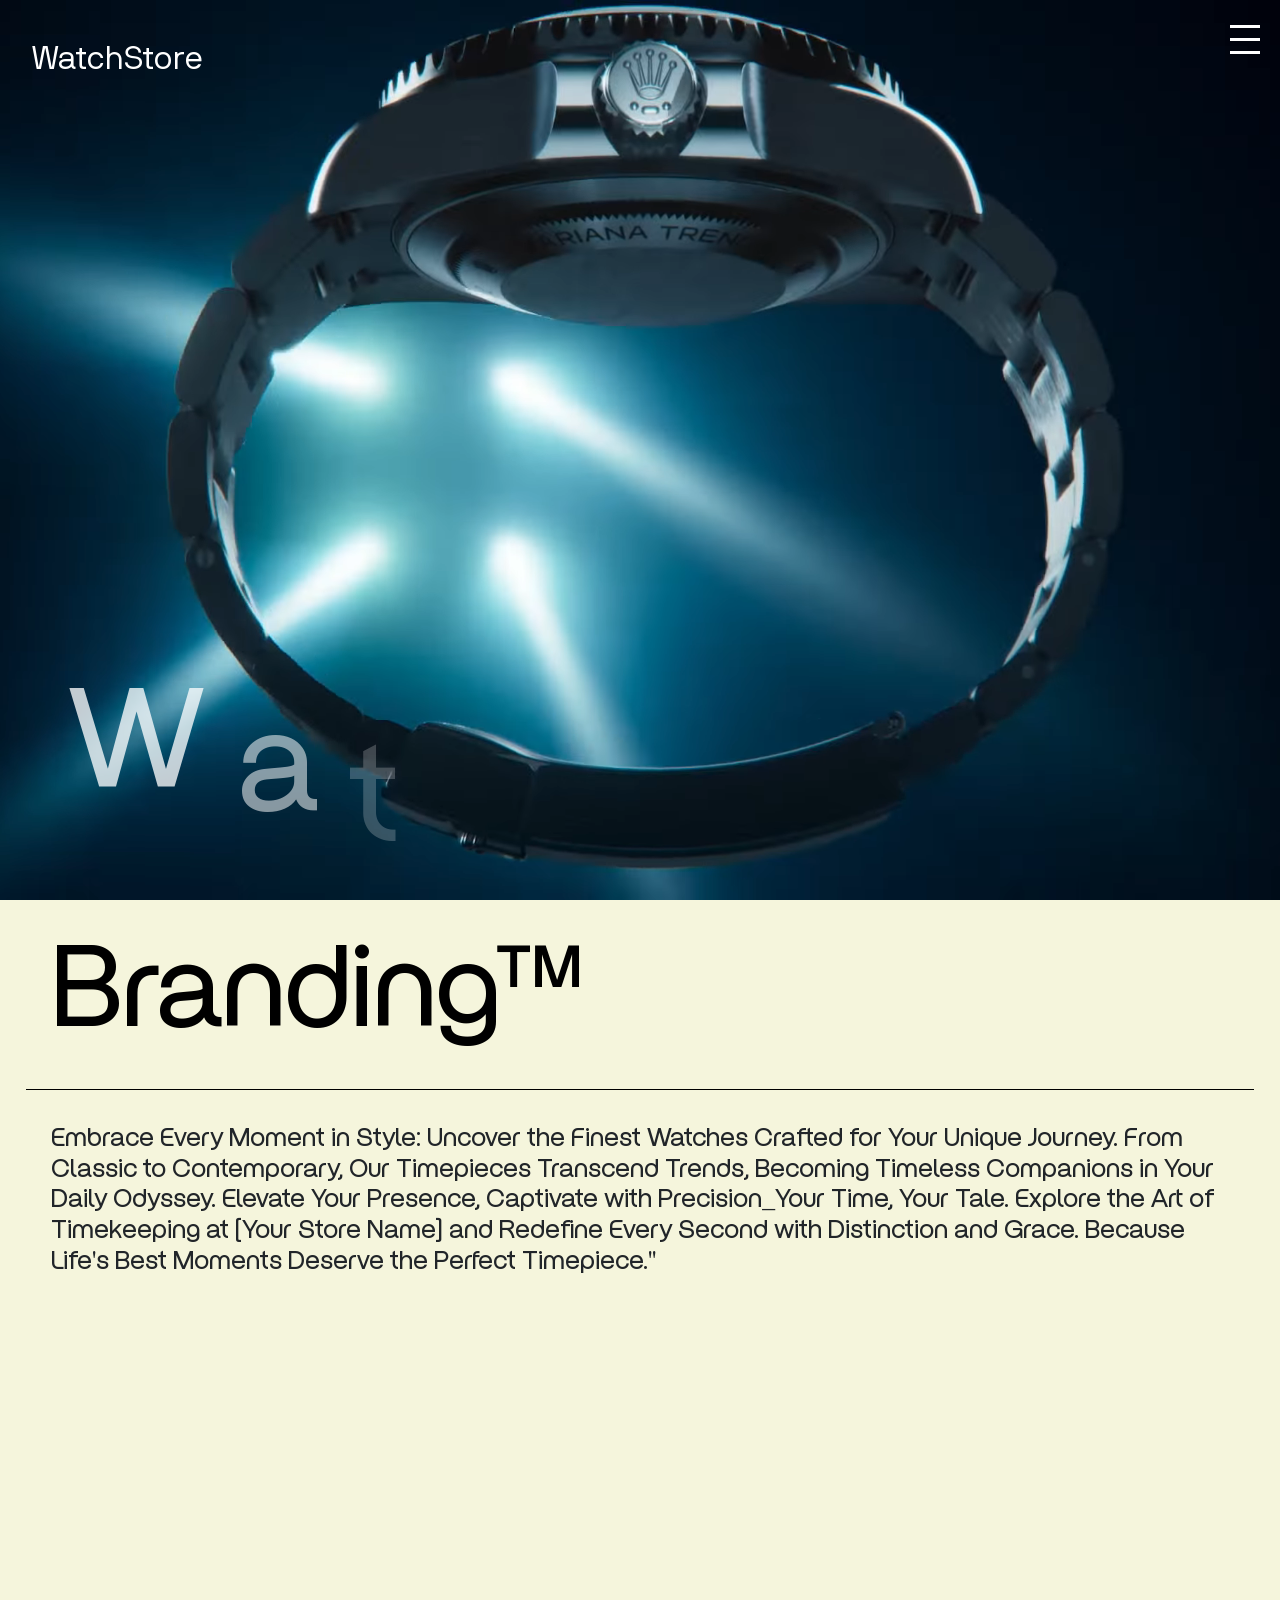
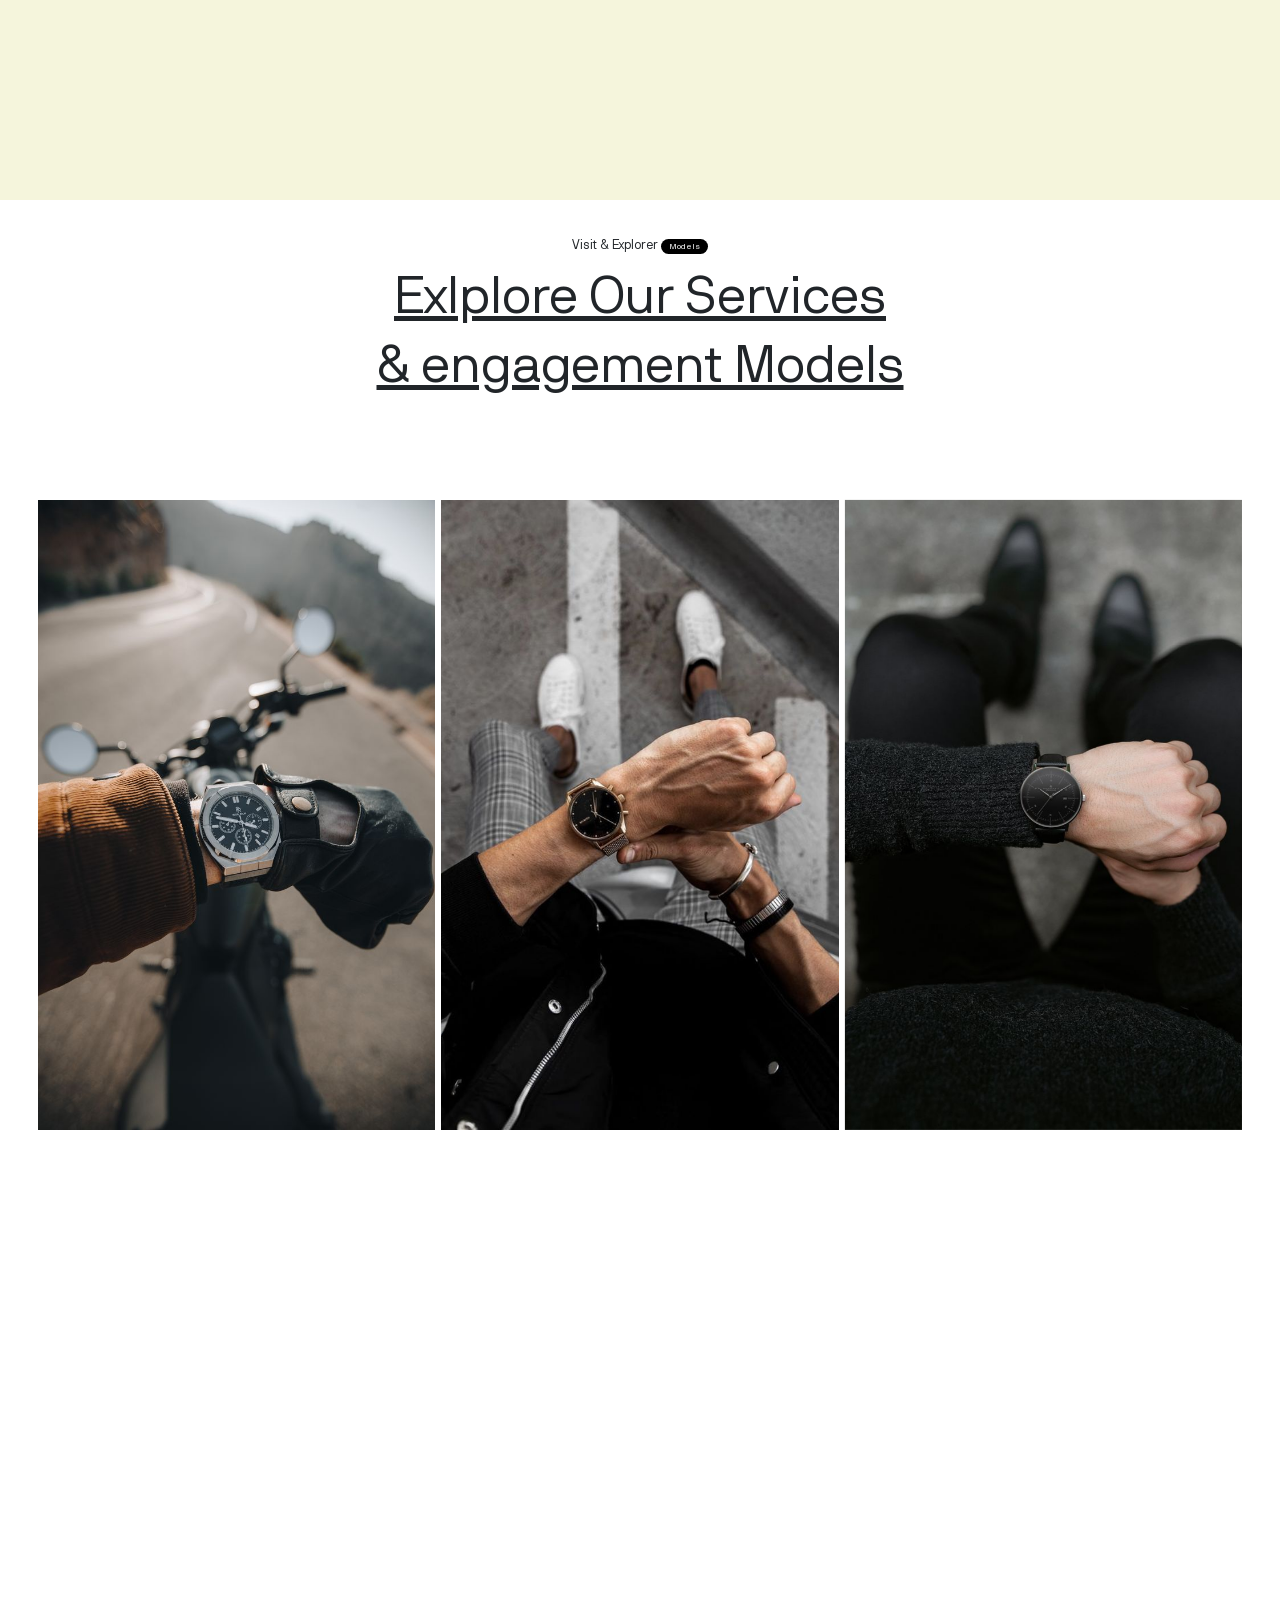
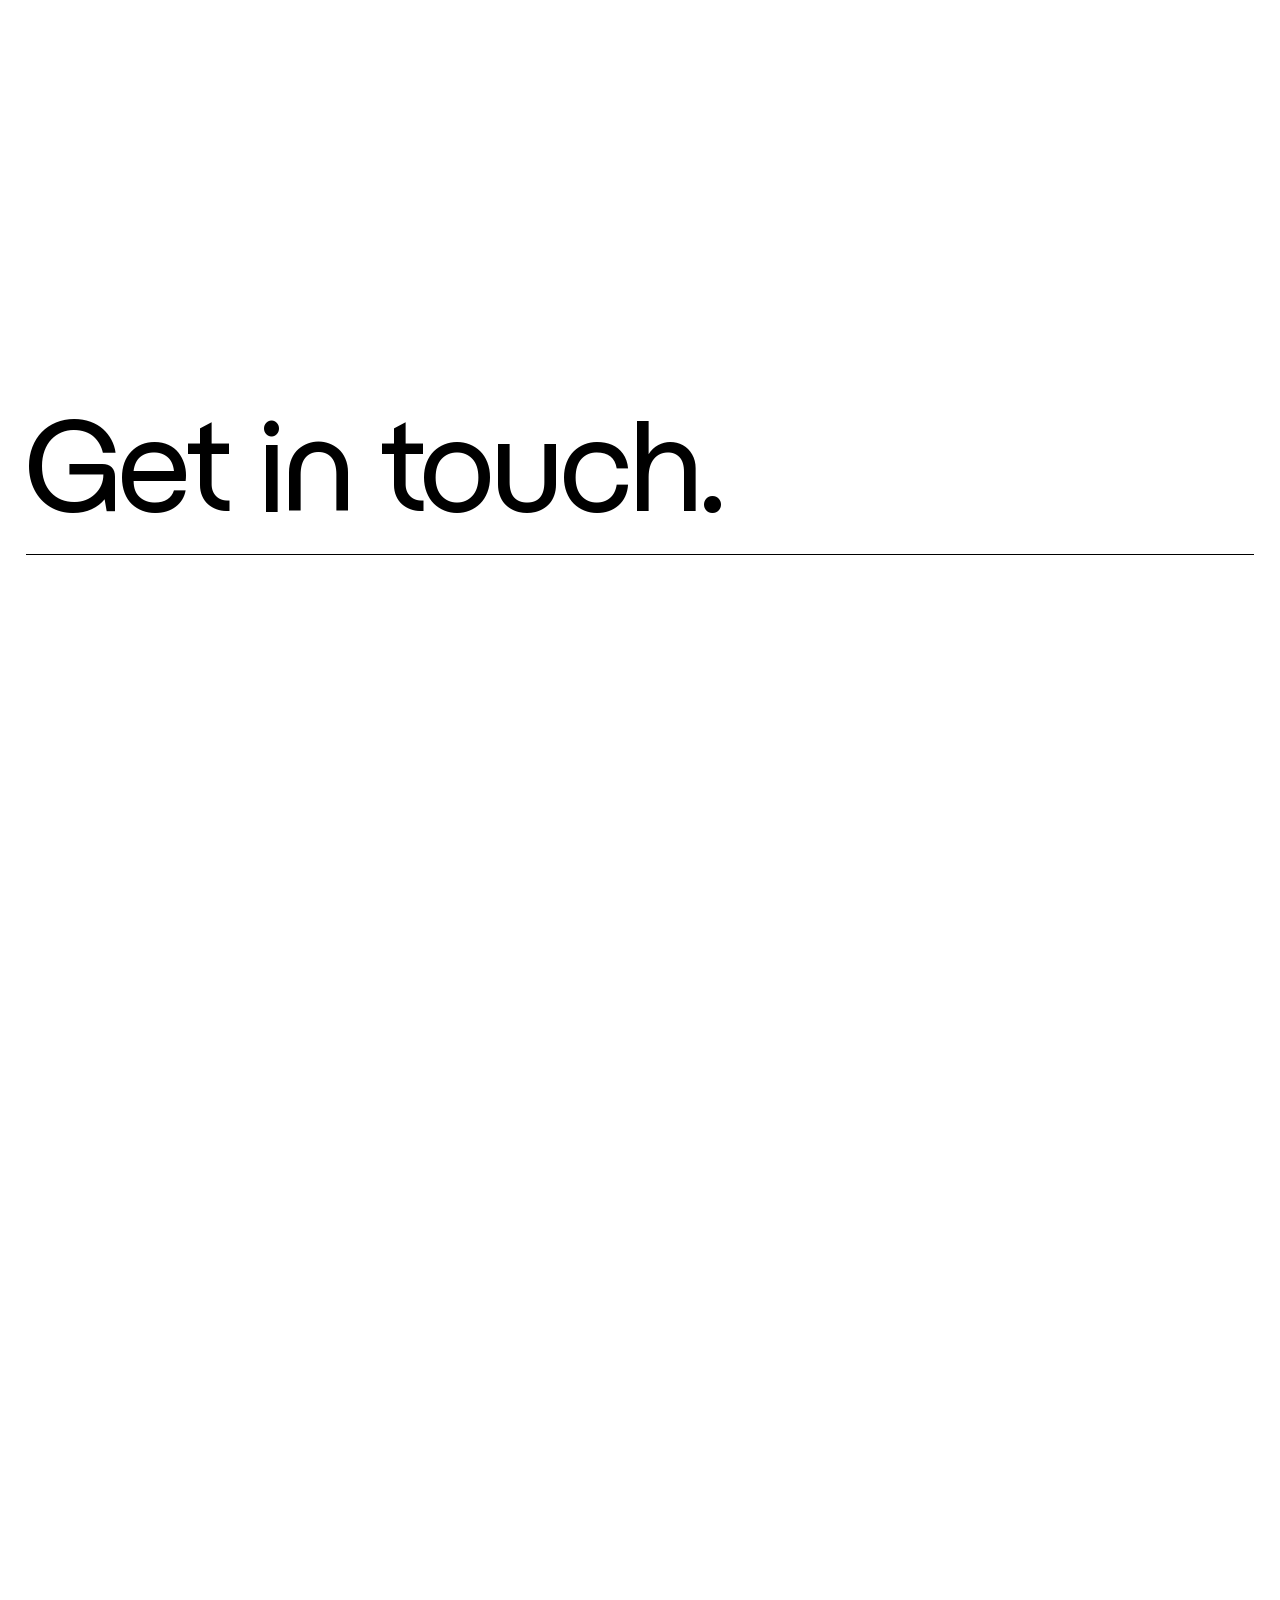
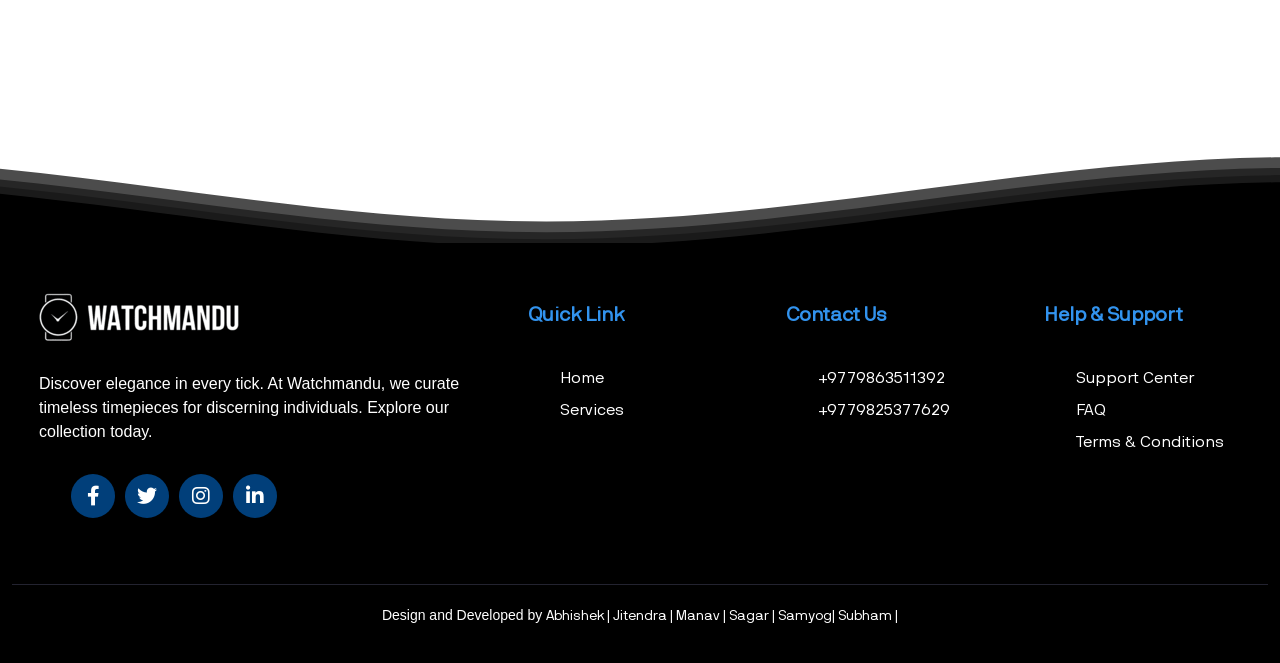
==== src/public/Frontend/index2.html @ a8112449 "first commit" ====
<!DOCTYPE html>
<html lang="en">
<head>
    <meta charset="UTF-8">
    <meta name="viewport" content="width=device-width, initial-scale=1.0">
    <title>Home | Watch_Store™</title>
    <link rel="shortcut icon" href="favicon_io/favicon-32x32.png" type="image/x-icon">
    <link rel="stylesheet" href="https://cdn.jsdelivr.net/npm/locomotive-scroll@3.5.4/dist/locomotive-scroll.css">
    <link rel="stylesheet" href="https://cdn.jsdelivr.net/npm/swiper@11/swiper-bundle.min.css">
    <link href="https://cdn.jsdelivr.net/npm/bootstrap@5.3.3/dist/css/bootstrap.min.css" rel="stylesheet" integrity="sha384-QWTKZyjpPEjISv5WaRU9OFeRpok6YctnYmDr5pNlyT2bRjXh0JMhjY6hW+ALEwIH" crossorigin="anonymous">
    <link
      rel="stylesheet"
      href="https://cdnjs.cloudflare.com/ajax/libs/font-awesome/6.0.0-beta3/css/all.min.css"
      integrity="sha512-Fo3rlrZj/k7ujTnHg4CGR2D7kSs0v4LLanw2qksYuRlEzO+tcaEPQogQ0KaoGN26/zrn20ImR1DfuLWnOo7aBA=="
      crossorigin="anonymous"
      referrerpolicy="no-referrer"
    />
    <link rel="stylesheet" href="style.css">
</head>
<body>
   
    
<div id="main">
    <div id="page1">
            
        <video autoplay loop muted src="./Video/new-rolex-deepsea-homepage-cover.webm">   
        </video>
        <div id="page1-content">
            <header>
                <h2 class="Logo">WatchStore</h2>
                <div class="menu-toggle">
                    <div class="hamburger"></div>
                    <div class="hamburger"></div>
                    <div class="hamburger"></div>
                </div>
                <nav class="menu-links">
                    <a href="index2.html">Home</a>
                    <a href="./Product/product.html">Products</a>
                    <a href="#">Contact us</a>
                     </nav>
                
            </header>                
          <h1>
            <span>W</span> <span>a</span> <span>t</span> <span>c</span> <span>h</span> <span>m</span> <span>a</span> <span>n</span> <span>d</span> <span>u</span>
          </h1>
        </div>        
    </div>
    <div id="page2">
        <div id="page-top">
            <h1>Branding™</h1>
            <h2>Embrace Every Moment in Style:
                 Uncover the Finest Watches Crafted for Your Unique Journey.
                From Classic to Contemporary, Our Timepieces Transcend Trends,
                Becoming Timeless Companions in Your Daily Odyssey.
                Elevate Your Presence, Captivate with Precision_Your Time, Your Tale. Explore the Art of Timekeeping at [Your Store Name] and Redefine Every Second with Distinction and Grace. Because Life's Best Moments Deserve the Perfect Timepiece."</h2>
        </div>        
    </div>
    <div id="page3">
        <div id="page3-top">
           <h4>Visit & Explorer <span>Models</span></h4>
            <u><h2>Exlplore Our Services</h2></u>
            <u><h2>& engagement Models</h2></u> 
        </div>
        <div id="page3-elements">
            <div class="box">
                <img src="./Img/Box IMG/Explore the unknown.jpg" alt="">                
                <video autoplay loop muted src="./Video/Stock Footage/OROLOGIO UOMO MASERATI TRAGUARDO R8873612006.mp4"></video>
            </div>            
            <div class="box">
                <img src="./Img/Box IMG/download.jpg" alt="">                
                <video autoplay loop muted src="./Video/Stock Footage/yt1s.com - FRANKLORD F104 RBG_1080pFHR.mp4"></video>
            </div>
            <div class="box">
                <img src="./Img/Box IMG/TAPFERKEIT Löwenherz Black with Black Strap Combination.jpg" alt="">
                <video autoplay loop muted src="./Video/new-sky-dweller-cover.webm"></video>
            </div>
        </div>
        <div id="page4">            
        </div>
    </div>
    <div id="page4">
    </div>
    <div id="page5">
        <div id="page-top">
            <h1>Get in touch.</h1>
            <div id="swiperdiv">
                <div class="swiper mySwiper">
                    <div class="swiper-wrapper">
                     <div class="swiper-slide">
                      <img src="https://i.pinimg.com/564x/b2/9d/48/b29d48aa4e443acf1c44c641df2aec73.jpg" alt="">
                      <img src="https://i.pinimg.com/564x/dc/ab/ba/dcabba2cd9533a283fdbfb5b45d98ce9.jpg" alt="">
                      <img src="https://i.pinimg.com/736x/28/60/2a/28602ad5d54e05cd3cc6f1aaf3ea6f2f.jpg" alt="">
                      <img src="https://i.pinimg.com/564x/23/f5/f3/23f5f30fece93a69876fe62f351d0fb6.jpg" alt="">
                      <img src="https://i.pinimg.com/564x/39/57/68/395768f442cf1336e7947094fc26445e.jpg" alt="">                      
                     </div>
                      <div class="swiper-slide">
                        <img src="https://i.pinimg.com/736x/51/1e/f4/511ef4541e10e2a3efe6ec9213ec61b7.jpg" alt="">
                        <img src="https://i.pinimg.com/564x/a7/cd/33/a7cd33a7109f5f080a1abc0878de5016.jpg" alt="">
                        <img src="https://i.pinimg.com/564x/2c/cc/e9/2ccce99f5970dfee02457ed4286022be.jpg" alt="">
                        <img src="https://i.pinimg.com/564x/43/51/d9/4351d90c7f77fe1e07fece0c2a1285e7.jpg" alt="">
                        <img src="https://i.pinimg.com/564x/42/c3/12/42c312a1933ee101a308e32bdf69b5cd.jpg" alt="">                        
                      </div>                      
                    </div>
                  </div>
            </div>
        </div>
    </div>

    <div id="page6">
        <div class="header1">
            <div class="inner-header flex">
             

                
            </div>
    
            <svg class="waves" xmlns="http://www.w3.org/2000/svg" xmlns:xlink="http://www.w3.org/1999/xlink" viewBox="0 24 150 28" preserveAspectRatio="none" shape-rendering="auto">
                <defs><path id="gentle-wave" d="M-160 44c30 0 58-18 88-18s 58 18 88 18 58-18 88-18 58 18 88 18 v44h-352z" /></defs>
                <g class="parallax">
                    <use xlink:href="#gentle-wave" x="48" y="0" fill="rgba(0.1,0.1,0.1,0.7" />
                    <use xlink:href="#gentle-wave" x="48" y="3" fill="rgba(0.2,0.2,0.2,0.5)" />
                    <use xlink:href="#gentle-wave" x="48" y="5" fill="rgba(0.3,0.3,0.3,0.3)" />
                    <use xlink:href="#gentle-wave" x="48" y="7" fill="#000" />
                </g>
            </svg>
        </div>
    
        <footer>
            <div class="container">
              <div class="wrapper">
                <div class="footer-widget">
                  <a href="http://localhost:3000/index2.html">
                    <img src="./Img/Footer logo/Screenshot__22_-removebg-preview (2).png" class="logo" />
                  </a>
                  <p class="desc">
                    Discover elegance in every tick. At Watchmandu, we curate timeless timepieces for discerning individuals. Explore our collection today.
                  </p>
                  <ul class="socials">
                    <li>
                      <a href="#">
                        <i class="fab fa-facebook-f"></i>
                      </a>
                    </li>
                    <li>
                      <a href="#">
                        <i class="fab fa-twitter"></i>
                      </a>
                    </li>
                    <li>
                      <a href="#">
                        <i class="fab fa-instagram"></i>
                      </a>
                    </li>
                    <li>
                      <a href="#">
                        <i class="fab fa-linkedin-in"></i>
                      </a>
                    </li>
                  </ul>
                </div>
                <div class="footer-widget">
                  <h6>Quick Link</h6>
                  <ul class="links">
                    <li><a href="#">home</a></li>
                    <li><a href="#">Services</a></li>         
                    
                  </ul>
                </div>
                <div class="footer-widget">
                  <h6>Contact Us</h6>
                  <ul class="links">
                    <li><a href="#">+9779863511392</a></li>
                    <li><a href="#">+9779825377629</a></li>
                    <li><a href="#"></a></li>                
                  </ul>
                </div>
                <div class="footer-widget">
                  <h6>Help &amp; Support</h6>
                  <ul class="links">
                    <li><a href="#">support center</a></li>                
                    <li><a href="#">FAQ</a></li>
                    <li><a href="#">terms &amp; conditions</a></li>
                  </ul>
                </div>
              </div>
              <div class="copyright-wrapper">
                <p>
                  Design and Developed by
                  <a href="#" target="blank">Abhishek | Jitendra | Manav | Sagar | Samyog| Subham |</a>
                </p>
              </div>
            </div>
          </footer>
    
        </div>
            
        </div>
    
    </div>
    
        <script src="https://cdn.jsdelivr.net/npm/locomotive-scroll@3.5.4/dist/locomotive-scroll.js"></script>
        <script src="https://cdnjs.cloudflare.com/ajax/libs/gsap/3.12.5/gsap.min.js" integrity="sha512-7eHRwcbYkK4d9g/6tD/mhkf++eoTHwpNM9woBxtPUBWm67zeAfFC+HrdoE2GanKeocly/VxeLvIqwvCdk7qScg==" crossorigin="anonymous" referrerpolicy="no-referrer"></script>
        <script src="https://cdnjs.cloudflare.com/ajax/libs/gsap/3.12.5/ScrollTrigger.min.js" integrity="sha512-onMTRKJBKz8M1TnqqDuGBlowlH0ohFzMXYRNebz+yOcc5TQr/zAKsthzhuv0hiyUKEiQEQXEynnXCvNTOk50dg==" crossorigin="anonymous" referrerpolicy="no-referrer"></script>
        <script src="https://cdn.jsdelivr.net/npm/swiper@11/swiper-bundle.min.js"></script>
        <script src="https://cdn.jsdelivr.net/npm/bootstrap@5.3.3/dist/js/bootstrap.bundle.min.js" integrity="sha384-YvpcrYf0tY3lHB60NNkmXc5s9fDVZLESaAA55NDzOxhy9GkcIdslK1eN7N6jIeHz" crossorigin="anonymous"></script>
    
    
    
        <script src="script.js"></script>
        
        
    </body>
    </html>
---- src/public/Frontend/style.css ----
@font-face {
    font-family: Nebo;
    src: url(./Fonts/NBInternationalProBoo.ttf);
}
@font-face {
    font-family: watchmandu;
    src: url(./Fonts/Watchmandu.ttf);
}

* {
    margin: 0;
    padding: 0;
    box-sizing: border-box;
    font-family: Nebo;
}

html, body{
    height: 100%;
    width: 100%;
}



/* Ensure the menu-toggle and menu-links are always visible */
.menu-toggle {
    cursor: pointer;
    display: flex;
    flex-direction: column;
    justify-content: center;
    align-items: center;
    position: fixed; /* Fix the position */
    top: 20px; /* Adjust the top position as needed */
    right: 20px; /* Adjust the right position to move it to the right side */
    z-index: 1000; /* Ensure it's above other elements */
}

.menu-links {
    display: none; /* Initially hide the menu links */
    position: fixed; /* Fix the position */
    top: 0px; /* Adjust the top position as needed */
    right: 0px;
    bottom: 83.3%;
    left: 0;
    background-color: #000000cf;
    z-index: 999;
   /* display:flex;
    flex-direction: column;
    justify-content: center;
    align-items: center; */
    width: 100%;
    padding: 20px;
    animation: cover 5s ease infinite;
}

.menu-links a {
    margin-bottom: 40px; /* Add margin-bottom to create space between menu items */
    text-decoration: none;
    color: #fff;
    font-size: 1.2em;
}

.menu-links a:last-child {
    margin-bottom: 0; /* Remove margin-bottom from the last menu item to avoid extra space */
}

.menu-links.active {
    display: flex; /* Show the menu links when active */
    flex-direction: column;
    justify-content: center;
    align-items: center;
}

.hamburger {
    width: 30px;
    height: 3px;
    background-color: #fff; /* Example color */
    margin: 5px 0;
}
.menu-background {
    position: fixed;
    top: 0;
    left: 0;
    width: 0;
    height: 100%;
    background-color: rgba(0, 0, 0, 0.993); /* Semi-transparent black background */
    z-index: 999; /* Ensure it's above other content but below the menu toggle */
    opacity: 0;
    transition: width 0.3s ease; /* Add transition for smooth animation */
    pointer-events: none; /* Make the background element not clickable */
}

.menu-links.active + .menu-background {
    opacity: 0.7; /* Show the background with some opacity when the menu is active */
    pointer-events: auto; /* Make the background element clickable when active */
}


header{
    position: relative;    
    top: 0;
    left: 0;
    width: 95%;
    padding: 40px 0px;
    display: flex;
    justify-content: space-between;
    align-items: center;
    z-index: 99;            
}
.Logo{
    font-size: 2em;
    user-select: none;
}
.navbar a{
    position: relative;
    margin: 0.6em;    
    font-size: 1.2em;
    color: #fff;    
    text-decoration: none;
    justify-content: space-between;   
    
}
.navbar .btlogin {
    width: 110px;
    height: 40px;    
    background-image: linear-gradient(90deg, #A100FFFF 0%, #71C4FFFF 100%);
    border: 0px solid #fff;
    outline: none;
    border-radius: 50px;
    font-size: 1em;
    cursor: pointer;
    font-weight: 500;
    
}

#page1{
    height: 100vh;
    width: 100%;
    background-color: #dadada;
    position: relative; 
    
}
#cursor{
    height: 4vw;
    width: 4vw;
    background-color: #ffffff;
    border-radius: 45%;
    position: fixed;
    z-index: 9;
    display: flex;
    align-items: center;
    justify-content: center;
    transform: translate(-50%,-50%);
}
#cursor h5{    
    font-size: 1vw;
    font-weight: 100;
}

#page1 video{
    height: 100%;
    width: 100%;
    object-fit: cover;
    position: absolute;    
}
#page1-content{
    height: 100%;
    width: 100%;    
    position: relative;
    z-index: 10;
    color: #fff;
    display: flex;
    align-items: center;
    flex-direction: column;
    justify-content: space-between;
    
}
#page1-content h1{
    font-family: watchmandu;
    font-size: 11vw;    
    line-height: 26vw;                
}
#page1-content h1 span{
    color: #fff;
    display: inline-block;
    font-family: watchmandu;
    
}

#page2{
    height: 100vh;
    width: 100%; 
    padding: 4vw, 0;
    position: relative;
    background-color: beige;

}
#page2-top{
    font-size: 10vw;    
    font-weight: 100;
    border-bottom: 1px solid #000;
    width: 96%;
    margin-left: 2%;
}
#page2 h1{
    font-size: 9vw;
    font-family: watchmandu;
    font-weight: 100;
    padding: 2vw;
    border-bottom: 1px solid #000000;
    width: 96%;
    margin-left: 2%;
}
#page2 h2{
    font-size: 2vw;
    font-family: watchmandu;
    padding: 2vw;
    font-weight: 100;    
    width: 96%;
    margin-left: 2%;
}  
.elem{
    overflow: hidden;
}
.elem h1{
    font-size: 4.2vw;
    font-weight: 500;
}
#page3{
    height: 100vh;
    width: 100%;
    position: relative;
    padding: 3vw;

}
#page3-top{
    background-color: rgb(255, 255, 255);
    text-align: center;
}
#page3-top h4{
    margin-bottom: 1vw;
    font-size: 1vw;
    font-weight: 500;
}
#page3-top h4 span{
    font-size: 0.65vw;
    background-color: #000;
    color: #fff;
    padding: 3px 8px;
    border-radius: 10px;
}
#page3-top h2{
    font-size: 4vw;
    font-weight: 500;
}
#page3-elements{
    height: 70vh;
    width: 100;
    display: flex;
    align-items: center;
    justify-content: space-between;
    margin-top: 8vw;
    background-color: rgb(255, 255, 255);
    position: relative;
}
#page3-elements .box{
    height: 100%;
    width: 33%;
    position: relative;    
}
#page3-elements .box video{
    height: 100%;
    width: 100%;
    object-fit: cover;
    object-position: center;
}
#page3-elements .box img{
    position: absolute;
    height: 100%;
    width: 100%;
    object-fit: cover;
    object-position: center;
    transition: all linear 1s;
}
#page3-elements .box:hover img{
    opacity: 0;
}
#page4{
    height: 100vh;
    width: 100%;
    position: relative;
    display: flex;
    align-items: center;
    justify-content: center;  
}
 


#page5{
    height: 100vh;
    width: 100%; 
    padding: 4vw, 0;
    position: relative;
}
#page5 h1{
    font-size: 10vw;
    font-family: watchmandu;
    font-weight: 100;
    z-index: 99;
    border-bottom: 1px solid #000;
    width: 96%;
    margin-left: 2%;
}  
#swiperdiv{
    height: 60vh;
    width: 100%;    
    position: relative;
    margin-top: -2%;
    
}
.swiper {
    width: 130%;
    height: 100%;
  }

  .swiper-slide {    
    text-align: center;
    font-size: 18px;    
    display: flex;
    justify-content: space-evenly;
    align-items: flex-end;
  }

  .swiper-slide img {
    display: block;
    width: 19%;            
    object-fit: cover;
  }

  .swiper {
    margin-left: auto;
    margin-right: auto;
  }

#loader{
    height: 100%;
    width: 100%;   
    position: fixed;
    top: 0;
    background-color: #000;
    z-index: 99;
    display: flex;
    align-items: center;
    justify-content: center;
    color: #fff;
    gap: 10px;
}
#loader h3{
    font-size: 2vw;
    font-weight: 100;
    font-family: watchmandu;
}

#page6{    
    height: 100vh;
    width: 100%;
    
         
    
}
h1 {
    font-family: Quicksand, "Segoe UI", sans-serif;
    color: #000000;
    font-weight: 300;
    font-size: 48px;
}
p {
    font-family: Quicksand, "Segoe UI", sans-serif;
    font-size: 14px;
    color: #ffffff;
}

.header1 {
    position: relative;
    text-align: center;    
    color: #fff;
}

.inner-header {
    height: 50vh;
    width: 100%;
    margin: 0;
    padding: 0;
}

.content {
    position: relative;
    height: 41vh;
    text-align: center;
    background-color: #000000;
}

.flex {
    display: -webkit-box;
    display: -ms-flexbox;
    display: flex;
    -webkit-box-pack: center;
        -ms-flex-pack: center;
            justify-content: center;
    -webkit-box-align: center;
        -ms-flex-align: center;
            align-items: center;
    text-align: center;
}

.waves {
    position: relative;
    width: 100%;
    height: 15vh;
    margin-bottom: -7px;
    min-height: 100px;
    max-height: 100px;
}

.parallax > use {
    -webkit-animation: moveForever 25s cubic-bezier(.55, .5, .45, .5) infinite;
            animation: moveForever 25s cubic-bezier(.55, .5, .45, .5) infinite;
}

.parallax > use:nth-child(1) {
    -webkit-animation-delay: -2s;
            animation-delay: -2s;
    -webkit-animation-duration: 7s;
            animation-duration: 7s;
}

.parallax > use:nth-child(2) {
    -webkit-animation-delay: -3s;
            animation-delay: -3s;
    -webkit-animation-duration: 10s;
            animation-duration: 10s;
}

.parallax > use:nth-child(3) {
    -webkit-animation-delay: -4s;
            animation-delay: -4s;
    -webkit-animation-duration: 13s;
            animation-duration: 13s;
}

.parallax > use:nth-child(4) {
    -webkit-animation-delay: -5s;
            animation-delay: -5s;
    -webkit-animation-duration: 20s;
            animation-duration: 20s;
}

@-webkit-keyframes moveForever {
    0% {
        -webkit-transform: translate3d(-90px, 0, 0);
                transform: translate3d(-90px, 0, 0);
    }
    100% {
        -webkit-transform: translate3d(85px, 0, 0);
                transform: translate3d(85px, 0, 0);
    }
}

@keyframes moveForever {
    0% {
        -webkit-transform: translate3d(-90px, 0, 0);
                transform: translate3d(-90px, 0, 0);
    }
    100% {
        -webkit-transform: translate3d(85px, 0, 0);
                transform: translate3d(85px, 0, 0);
    }
}

@media (max-width : 768px) {
    h1 {
        font-size: 24px;
    }
    .content {
        height: 30vh;
    }
    .waves {
        height: 40px;
        min-height: 40px;
    }
}

footer {
    position: relative;
    width: 100%;
    height: auto;
    padding-top: 50px;
    background-color: black;
  }
  
  .container {
    width: 100%;
    max-width: 1320px;
    margin: 0 auto;
    padding: 0 12px;
  }
  
  .wrapper {
    display: flex;
    justify-content: space-between;
    flex-direction: row;
    flex-wrap: wrap;
  }
  
  .wrapper .footer-widget {
    width: calc(20% - 30px);
    margin: 0 15px 50px;
    padding: 0 12px;
  }
  
  .wrapper .footer-widget:nth-child(1) {
    width: calc(40% - 50px);
    margin-right: 15px;
  }
  
  .wrapper .footer-widget .logo {
    margin-bottom: 30px;
    vertical-align: middle;
  }
  
  .wrapper .footer-widget p {
    margin-bottom: 30px;
    font-size: 16px;
    line-height: 24px;
  }
  
  .wrapper .footer-widget .socials {
    display: flex;
    align-items: center;
    justify-content: flex-start;
  }
  
  .wrapper .footer-widget .socials li {
    list-style: none;
  }
  
  .wrapper .footer-widget .socials li a {
    width: 44px;
    height: 44px;
    margin-right: 10px;
    color: #ffffff;
    background-color: rgba(3, 127, 243, 0.5);
    border-radius: 50%;
    font-size: 20px;
    text-decoration: none;
    display: flex;
    align-items: center;
    justify-content: center;
    transition: all 0.3s ease-out;
  }
  
  .wrapper .footer-widget .socials li a:hover {
    background-color: #037ef3;
  }
  
  .wrapper .footer-widget h6 {
    color: #3293ee;
    margin: 10px 0 35px;
    font-size: 20px;
    font-weight: 600;
  }
  
  .wrapper .footer-widget .links li {
    list-style: none;
  }
  
  .wrapper .footer-widget .links li a {
    color: #ffffff;
    font-size: 16px;
    text-decoration: none;
    text-transform: capitalize;
    line-height: 32px;
    transition: all 0.3s ease-out;
  }
  
  .wrapper .footer-widget .links li a:hover {
    color: #037ef3;
  }
  
  .copyright-wrapper {
    padding: 20px 0;
    border-top: 1px solid rgba(88, 89, 120, 0.4);
  }
  
  .copyright-wrapper p {
    color: rgb(255, 255, 255);
    font-size: 14px;
    font-weight: 500;
    text-align: center;
  }
  
  .copyright-wrapper p a {
    color: inherit;
    font-weight: 500;
    text-decoration: none;
    transition: all 0.3s ease-out;
  }
  
  .copyright-wrapper p a:hover {
    color: #037ef3;
  }
  
  /* Let's write the media query */
  @media (max-width: 992px) {
    .container {
      max-width: 960px;
    }
  
    .wrapper .footer-widget,
    .wrapper .footer-widget:nth-child(1) {
      width: calc(50% - 30px);
    }
  }
  
  @media (max-width: 768px) {
    .container {
      max-width: 720px;
    }
  
    .wrapper .footer-widget,
    .wrapper .footer-widget:nth-child(1) {
      width: 100%;
      margin: 0 10px 50px;
    }
  }
#page6 h1{
    font-size: 4vw;
    font-family: watchmandu;                
    margin-left: 20%;
    margin-right: 20%;
    

  }
/* css for the members card*/
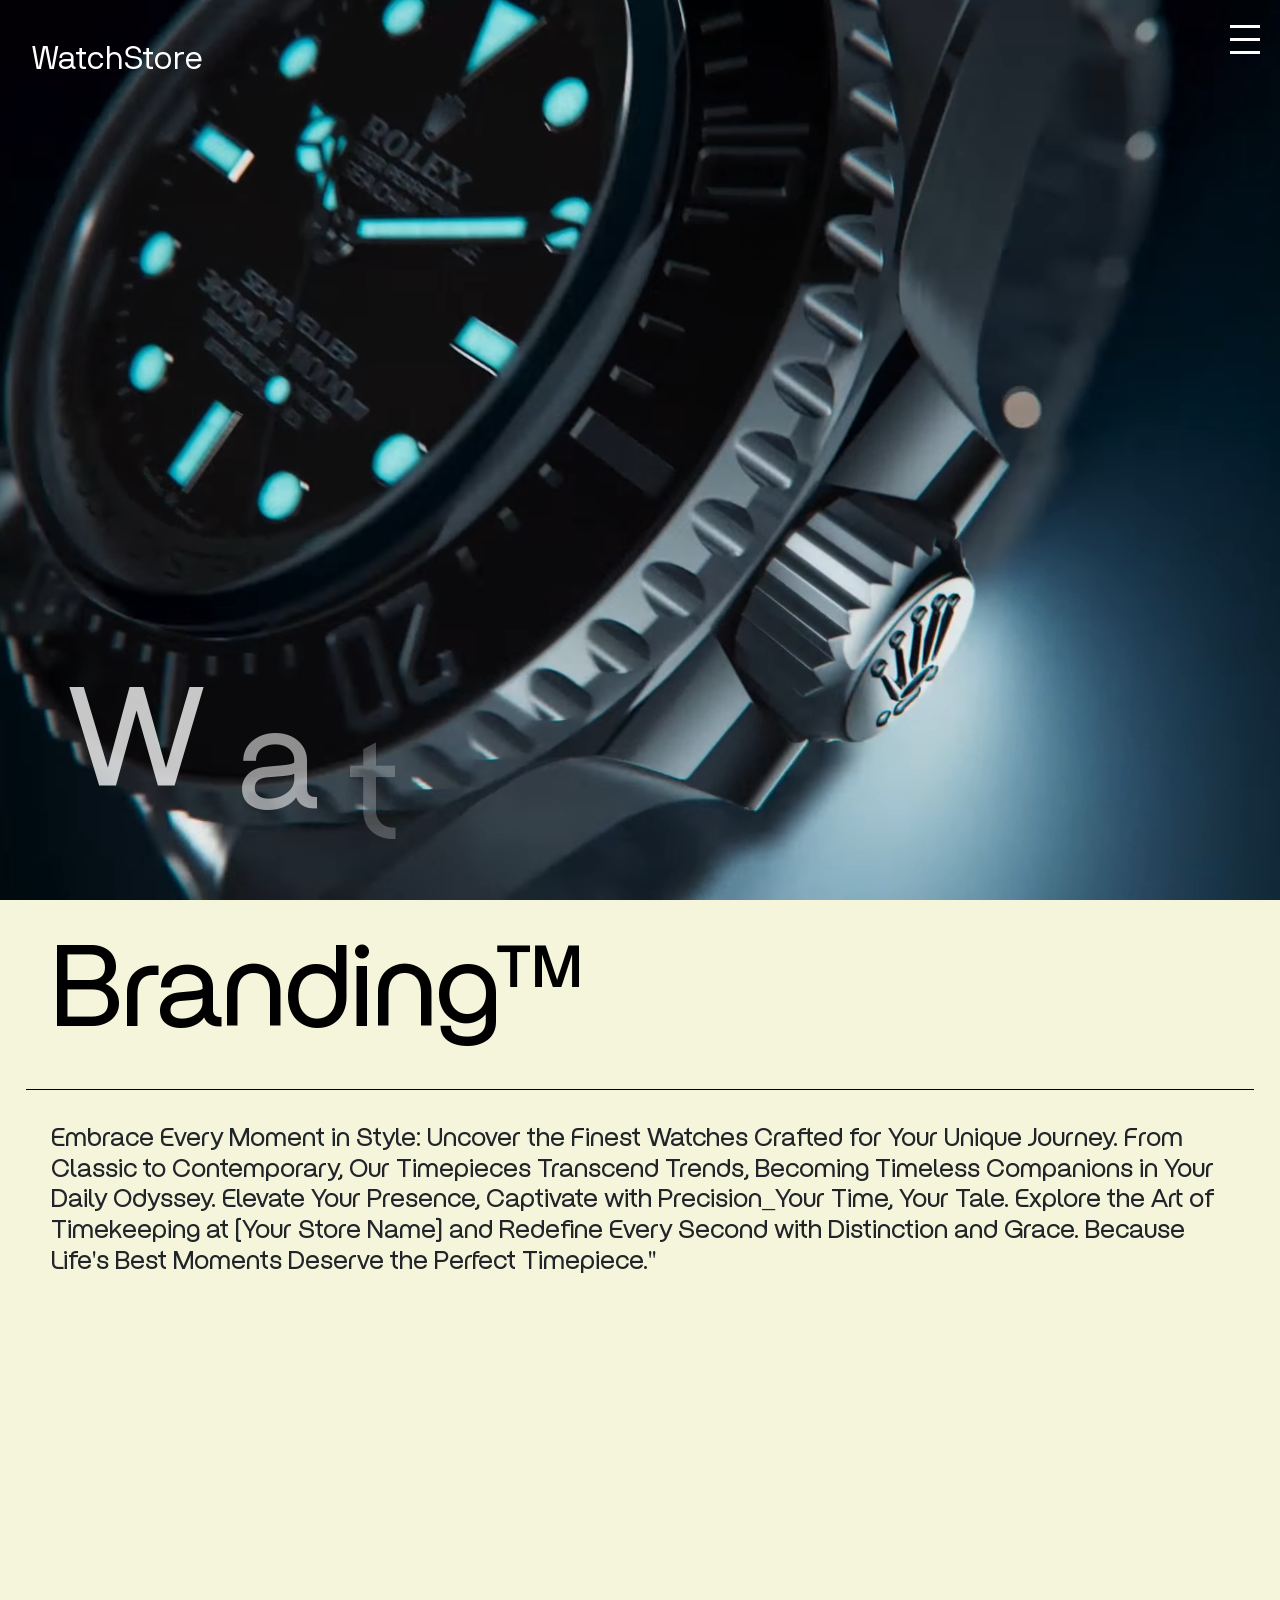
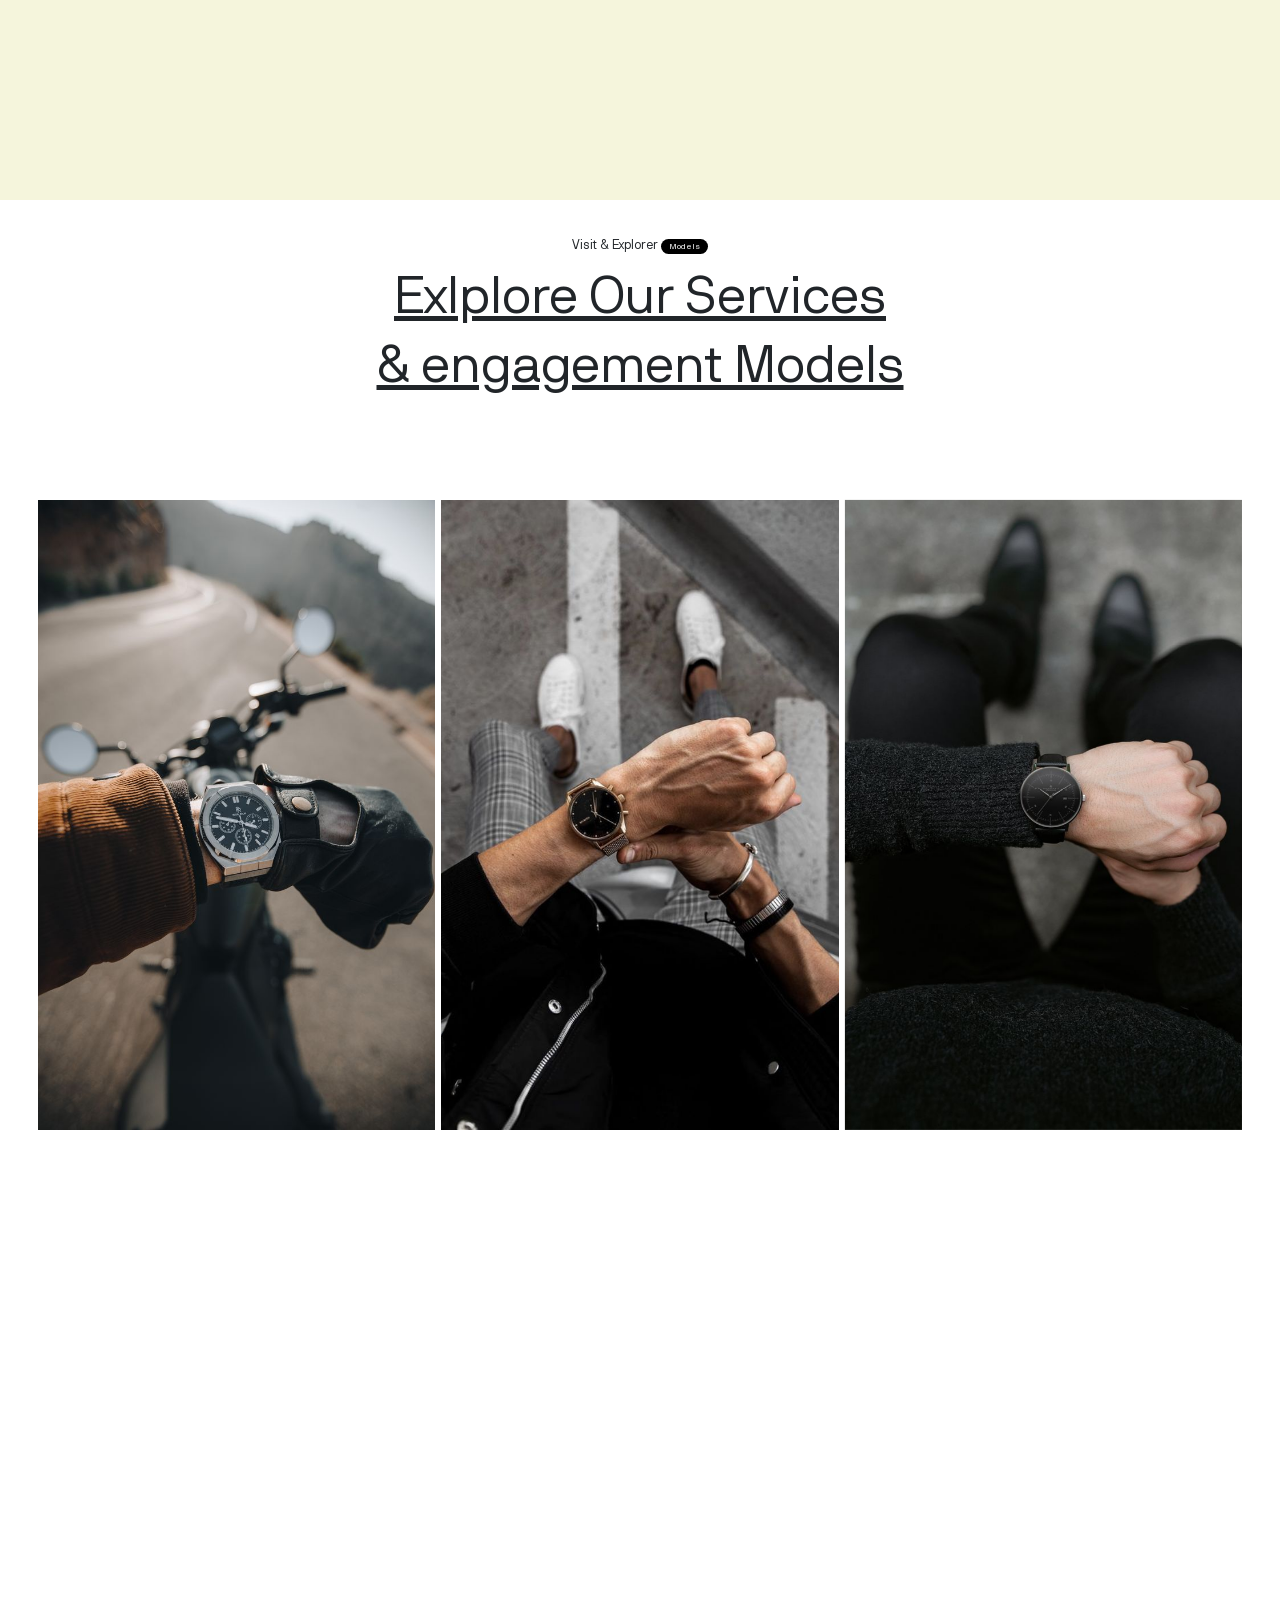
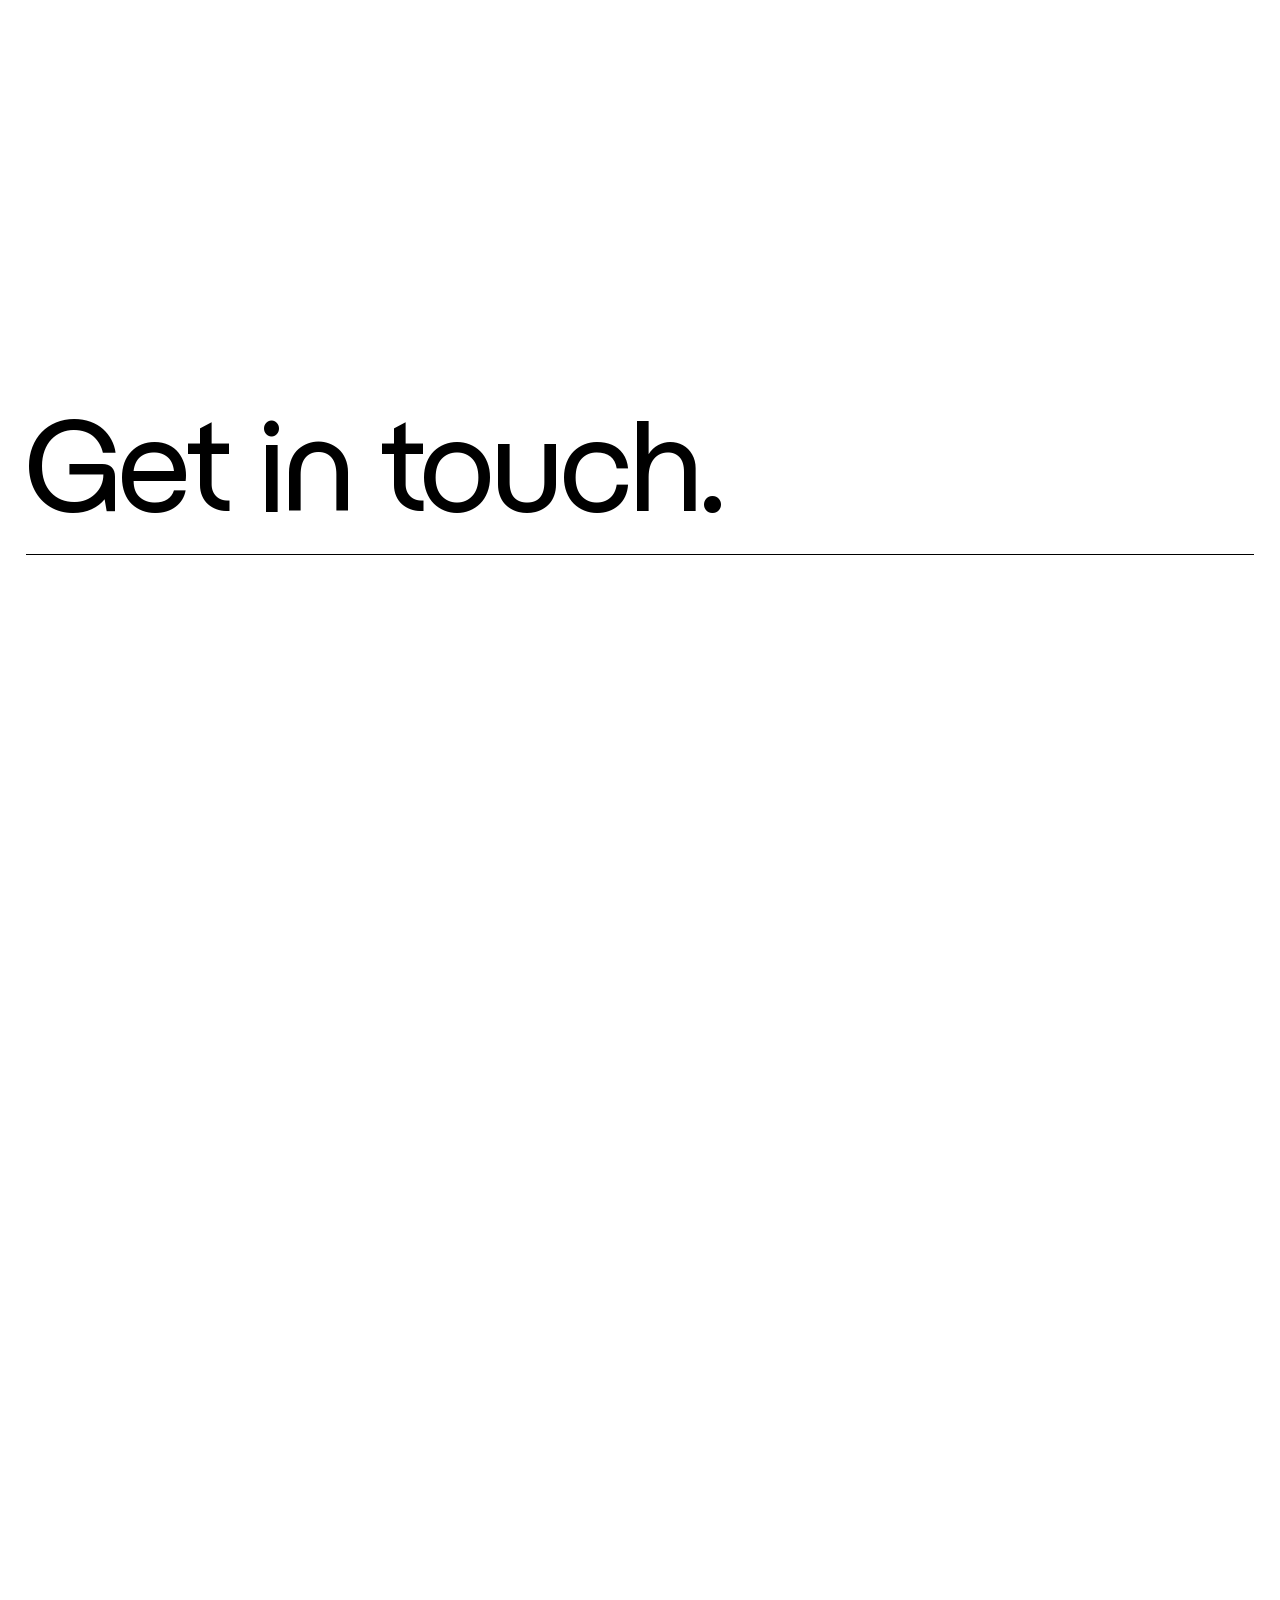
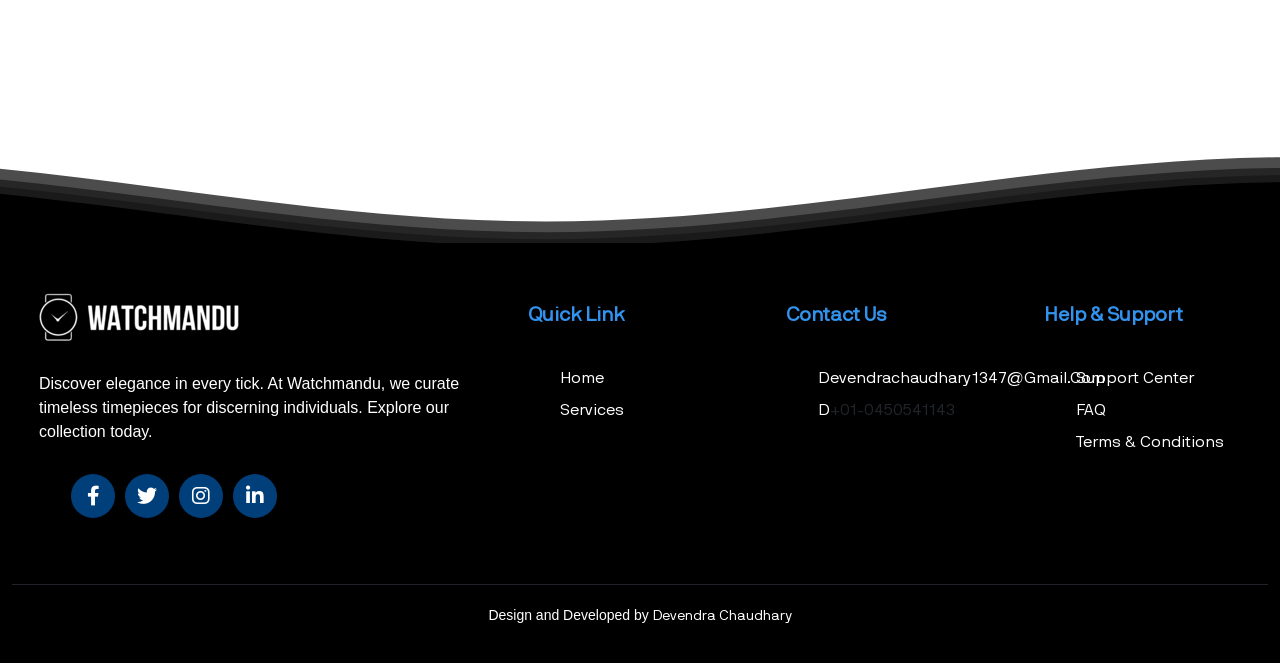
==== commit 976c0a4a: "Update index2.html" ====
--- a/src/public/Frontend/index2.html
+++ b/src/public/Frontend/index2.html
@@ -169,8 +169,8 @@
                 <div class="footer-widget">
                   <h6>Contact Us</h6>
                   <ul class="links">
-                    <li><a href="#">+9779863511392</a></li>
-                    <li><a href="#">+9779825377629</a></li>
+                    <li><a href="#">devendrachaudhary1347@gmail.com</a></li>
+                <li><a href="#">d</a>+01-0450541143</li>
                     <li><a href="#"></a></li>                
                   </ul>
                 </div>
@@ -186,7 +186,7 @@
               <div class="copyright-wrapper">
                 <p>
                   Design and Developed by
-                  <a href="#" target="blank">Abhishek | Jitendra | Manav | Sagar | Samyog| Subham |</a>
+                  <a href="#" target="blank">Devendra Chaudhary</a>
                 </p>
               </div>
             </div>
@@ -210,4 +210,4 @@
         
         
     </body>
-    </html>+    </html>
